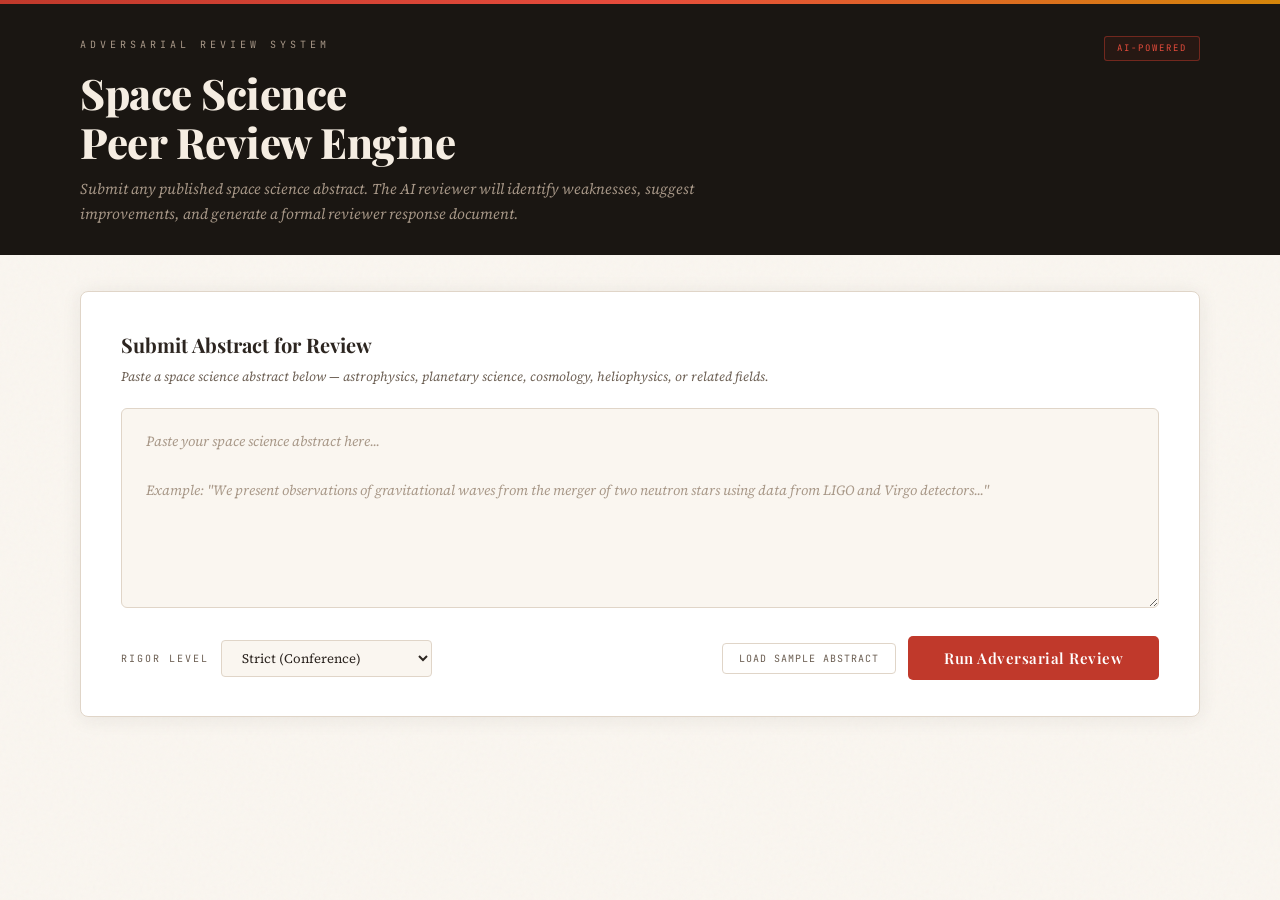
==== adversarial-paper/index.html @ 841b073d "Publish adversarial paper page" ====
<!DOCTYPE html>
<html lang="en">
<head>
<meta charset="UTF-8">
<meta name="viewport" content="width=device-width, initial-scale=1.0">
<title>Adversarial Peer Review — Space Science</title>
<style>
  @import url('https://fonts.googleapis.com/css2?family=Playfair+Display:ital,wght@0,400;0,600;0,700;0,800;1,400;1,600&family=Source+Serif+4:ital,wght@0,300;0,400;0,500;0,600;1,300;1,400&family=JetBrains+Mono:wght@300;400;500&display=swap');

  :root {
    --bg: #faf6f0;
    --bg-warm: #f5ede2;
    --bg-card: #ffffff;
    --bg-dark: #1a1612;
    --ink: #2c2520;
    --ink-light: #6b5e52;
    --ink-faint: #a89888;
    --accent: #c0392b;
    --accent-warm: #e74c3c;
    --accent-blue: #2c6fbb;
    --accent-green: #27864e;
    --accent-amber: #d4850a;
    --border: #e0d5c8;
    --border-dark: #c4b5a4;
    --shadow: rgba(44,37,32,0.08);
    --shadow-lg: rgba(44,37,32,0.14);
    --severity-high: #c0392b;
    --severity-med: #d4850a;
    --severity-low: #2c6fbb;
  }

  * { margin: 0; padding: 0; box-sizing: border-box; }

  body {
    background: var(--bg);
    color: var(--ink);
    font-family: 'Source Serif 4', Georgia, serif;
    line-height: 1.7;
    min-height: 100vh;
  }

  /* Subtle paper texture */
  body::before {
    content: '';
    position: fixed; inset: 0;
    background-image: url("data:image/svg+xml,%3Csvg viewBox='0 0 256 256' xmlns='http://www.w3.org/2000/svg'%3E%3Cfilter id='n'%3E%3CfeTurbulence type='fractalNoise' baseFrequency='0.9' numOctaves='4' stitchTiles='stitch'/%3E%3C/filter%3E%3Crect width='100%25' height='100%25' filter='url(%23n)' opacity='0.03'/%3E%3C/svg%3E");
    pointer-events: none;
    z-index: 0;
  }

  /* ─── HEADER ─── */
  .masthead {
    position: relative; z-index: 10;
    background: var(--bg-dark);
    color: #f5ede2;
    padding: 0;
  }

  .masthead-inner {
    max-width: 1200px;
    margin: 0 auto;
    padding: 32px 40px 28px;
  }

  .masthead-rule {
    height: 4px;
    background: linear-gradient(90deg, var(--accent), var(--accent-warm), var(--accent-amber));
  }

  .masthead-top {
    display: flex;
    justify-content: space-between;
    align-items: flex-start;
    margin-bottom: 6px;
  }

  .journal-name {
    font-family: 'JetBrains Mono', monospace;
    font-size: 10px;
    letter-spacing: 4px;
    text-transform: uppercase;
    color: #a89888;
  }

  .masthead-badge {
    font-family: 'JetBrains Mono', monospace;
    font-size: 9px;
    letter-spacing: 2px;
    text-transform: uppercase;
    padding: 4px 12px;
    border: 1px solid rgba(192,57,43,0.5);
    border-radius: 3px;
    color: var(--accent-warm);
    background: rgba(192,57,43,0.08);
  }

  .masthead h1 {
    font-family: 'Playfair Display', serif;
    font-weight: 800;
    font-size: clamp(28px, 4vw, 42px);
    line-height: 1.15;
    margin: 8px 0 10px;
    letter-spacing: -0.5px;
  }

  .masthead-sub {
    font-family: 'Source Serif 4', serif;
    font-size: 15px;
    color: #a89888;
    font-style: italic;
    max-width: 640px;
  }

  /* ─── MAIN LAYOUT ─── */
  .main {
    position: relative; z-index: 10;
    max-width: 1200px;
    margin: 0 auto;
    padding: 36px 40px 60px;
  }

  /* ─── INPUT SECTION ─── */
  .input-section {
    background: var(--bg-card);
    border: 1px solid var(--border);
    border-radius: 8px;
    padding: 36px 40px;
    box-shadow: 0 2px 20px var(--shadow);
    margin-bottom: 36px;
  }

  .input-section h2 {
    font-family: 'Playfair Display', serif;
    font-weight: 700;
    font-size: 20px;
    margin-bottom: 4px;
    color: var(--ink);
  }

  .input-hint {
    font-size: 13px;
    color: var(--ink-light);
    margin-bottom: 20px;
    font-style: italic;
  }

  .abstract-textarea {
    width: 100%;
    min-height: 200px;
    padding: 20px 24px;
    border: 1px solid var(--border);
    border-radius: 6px;
    font-family: 'Source Serif 4', serif;
    font-size: 14px;
    line-height: 1.75;
    color: var(--ink);
    background: var(--bg);
    resize: vertical;
    transition: border-color 0.3s, box-shadow 0.3s;
  }

  .abstract-textarea:focus {
    outline: none;
    border-color: var(--accent-blue);
    box-shadow: 0 0 0 3px rgba(44,111,187,0.1);
  }

  .abstract-textarea::placeholder {
    color: var(--ink-faint);
    font-style: italic;
  }

  .controls {
    display: flex;
    align-items: center;
    justify-content: space-between;
    margin-top: 20px;
    gap: 16px;
    flex-wrap: wrap;
  }

  .control-group {
    display: flex;
    align-items: center;
    gap: 12px;
  }

  .control-label {
    font-family: 'JetBrains Mono', monospace;
    font-size: 10px;
    letter-spacing: 2px;
    text-transform: uppercase;
    color: var(--ink-light);
  }

  .rigor-select {
    padding: 8px 16px;
    border: 1px solid var(--border);
    border-radius: 4px;
    font-family: 'Source Serif 4', serif;
    font-size: 13px;
    color: var(--ink);
    background: var(--bg);
    cursor: pointer;
  }

  .rigor-select:focus { outline: none; border-color: var(--accent-blue); }

  .btn-review {
    padding: 12px 36px;
    background: var(--accent);
    color: #fff;
    border: none;
    border-radius: 5px;
    font-family: 'Playfair Display', serif;
    font-size: 15px;
    font-weight: 600;
    cursor: pointer;
    transition: all 0.3s;
    letter-spacing: 0.5px;
    position: relative;
    overflow: hidden;
  }

  .btn-review:hover:not(:disabled) {
    background: #a93226;
    transform: translateY(-1px);
    box-shadow: 0 4px 16px rgba(192,57,43,0.25);
  }

  .btn-review:disabled {
    opacity: 0.5;
    cursor: not-allowed;
  }

  .btn-review .spinner {
    display: inline-block;
    width: 16px; height: 16px;
    border: 2px solid rgba(255,255,255,0.3);
    border-top-color: #fff;
    border-radius: 50%;
    animation: spin 0.8s linear infinite;
    vertical-align: middle;
    margin-right: 8px;
  }

  @keyframes spin { to { transform: rotate(360deg); } }

  .sample-btn {
    padding: 8px 16px;
    background: transparent;
    border: 1px solid var(--border);
    border-radius: 4px;
    font-family: 'JetBrains Mono', monospace;
    font-size: 10px;
    letter-spacing: 1px;
    text-transform: uppercase;
    color: var(--ink-light);
    cursor: pointer;
    transition: all 0.2s;
  }

  .sample-btn:hover {
    border-color: var(--accent-blue);
    color: var(--accent-blue);
    background: rgba(44,111,187,0.04);
  }

  /* ─── PROGRESS ─── */
  .progress-bar {
    display: none;
    margin-top: 20px;
  }

  .progress-bar.active { display: block; }

  .progress-track {
    height: 3px;
    background: var(--border);
    border-radius: 2px;
    overflow: hidden;
  }

  .progress-fill {
    height: 100%;
    background: linear-gradient(90deg, var(--accent), var(--accent-amber));
    border-radius: 2px;
    width: 0%;
    transition: width 0.5s ease;
  }

  .progress-steps {
    display: flex;
    justify-content: space-between;
    margin-top: 10px;
    gap: 8px;
  }

  .progress-step {
    font-family: 'JetBrains Mono', monospace;
    font-size: 9px;
    letter-spacing: 1px;
    text-transform: uppercase;
    color: var(--ink-faint);
    transition: color 0.3s;
  }

  .progress-step.active { color: var(--accent); font-weight: 500; }
  .progress-step.done { color: var(--accent-green); }

  /* ─── RESULTS ─── */
  .results {
    display: none;
    animation: fadeUp 0.6s ease;
  }

  .results.visible { display: block; }

  @keyframes fadeUp {
    from { opacity: 0; transform: translateY(16px); }
    to { opacity: 1; transform: translateY(0); }
  }

  /* Verdict Banner */
  .verdict-banner {
    background: var(--bg-dark);
    color: #f5ede2;
    border-radius: 8px;
    padding: 32px 40px;
    margin-bottom: 28px;
    display: flex;
    align-items: center;
    justify-content: space-between;
    gap: 32px;
    flex-wrap: wrap;
  }

  .verdict-left h3 {
    font-family: 'JetBrains Mono', monospace;
    font-size: 9px;
    letter-spacing: 3px;
    text-transform: uppercase;
    color: #a89888;
    margin-bottom: 6px;
  }

  .verdict-decision {
    font-family: 'Playfair Display', serif;
    font-size: 28px;
    font-weight: 700;
    line-height: 1.2;
  }

  .verdict-decision.reject { color: var(--accent-warm); }
  .verdict-decision.major { color: var(--accent-amber); }
  .verdict-decision.minor { color: #e2b93d; }
  .verdict-decision.accept { color: var(--accent-green); }

  .verdict-summary {
    font-size: 14px;
    color: #a89888;
    margin-top: 8px;
    max-width: 500px;
    line-height: 1.6;
  }

  .verdict-scores {
    display: flex;
    gap: 24px;
    flex-shrink: 0;
  }

  .score-circle {
    text-align: center;
  }

  .score-ring {
    width: 72px; height: 72px;
    position: relative;
  }

  .score-ring svg { width: 72px; height: 72px; transform: rotate(-90deg); }
  .score-ring-bg { fill: none; stroke: rgba(255,255,255,0.1); stroke-width: 4; }
  .score-ring-fg {
    fill: none; stroke-width: 4; stroke-linecap: round;
    stroke-dasharray: 188.5; stroke-dashoffset: 188.5;
    transition: stroke-dashoffset 1s ease 0.3s;
  }

  .score-num {
    position: absolute; top: 50%; left: 50%;
    transform: translate(-50%,-50%);
    font-family: 'Playfair Display', serif;
    font-size: 20px; font-weight: 700;
    color: #f5ede2;
  }

  .score-label {
    font-family: 'JetBrains Mono', monospace;
    font-size: 8px;
    letter-spacing: 1.5px;
    text-transform: uppercase;
    color: #a89888;
    margin-top: 6px;
  }

  /* Weakness Cards */
  .section-title {
    font-family: 'Playfair Display', serif;
    font-size: 22px;
    font-weight: 700;
    margin: 32px 0 16px;
    padding-bottom: 10px;
    border-bottom: 2px solid var(--ink);
    display: flex;
    align-items: center;
    gap: 12px;
  }

  .section-count {
    font-family: 'JetBrains Mono', monospace;
    font-size: 11px;
    background: var(--accent);
    color: #fff;
    padding: 2px 10px;
    border-radius: 12px;
    letter-spacing: 1px;
  }

  .weakness-card {
    background: var(--bg-card);
    border: 1px solid var(--border);
    border-left: 4px solid var(--severity-med);
    border-radius: 6px;
    padding: 24px 28px;
    margin-bottom: 16px;
    box-shadow: 0 2px 12px var(--shadow);
    transition: box-shadow 0.3s;
  }

  .weakness-card:hover {
    box-shadow: 0 4px 24px var(--shadow-lg);
  }

  .weakness-card.high { border-left-color: var(--severity-high); }
  .weakness-card.medium { border-left-color: var(--severity-med); }
  .weakness-card.low { border-left-color: var(--severity-low); }

  .weakness-header {
    display: flex;
    align-items: center;
    justify-content: space-between;
    margin-bottom: 10px;
    gap: 12px;
    flex-wrap: wrap;
  }

  .weakness-title {
    font-family: 'Playfair Display', serif;
    font-size: 17px;
    font-weight: 600;
    flex: 1;
  }

  .severity-badge {
    font-family: 'JetBrains Mono', monospace;
    font-size: 9px;
    letter-spacing: 2px;
    text-transform: uppercase;
    padding: 3px 10px;
    border-radius: 3px;
    font-weight: 500;
    flex-shrink: 0;
  }

  .severity-badge.high { background: rgba(192,57,43,0.1); color: var(--severity-high); border: 1px solid rgba(192,57,43,0.2); }
  .severity-badge.medium { background: rgba(212,133,10,0.1); color: var(--severity-med); border: 1px solid rgba(212,133,10,0.2); }
  .severity-badge.low { background: rgba(44,111,187,0.1); color: var(--severity-low); border: 1px solid rgba(44,111,187,0.2); }

  .weakness-category {
    font-family: 'JetBrains Mono', monospace;
    font-size: 9px;
    letter-spacing: 1.5px;
    text-transform: uppercase;
    color: var(--ink-faint);
    margin-bottom: 8px;
  }

  .weakness-body {
    font-size: 14px;
    line-height: 1.75;
    color: var(--ink);
    margin-bottom: 14px;
  }

  .weakness-suggestion {
    background: rgba(39,134,78,0.05);
    border: 1px solid rgba(39,134,78,0.15);
    border-radius: 5px;
    padding: 14px 18px;
    font-size: 13px;
    line-height: 1.7;
    color: var(--accent-green);
  }

  .suggestion-label {
    font-family: 'JetBrains Mono', monospace;
    font-size: 9px;
    letter-spacing: 2px;
    text-transform: uppercase;
    color: var(--accent-green);
    margin-bottom: 4px;
    font-weight: 500;
  }

  /* Strengths */
  .strength-card {
    background: var(--bg-card);
    border: 1px solid var(--border);
    border-left: 4px solid var(--accent-green);
    border-radius: 6px;
    padding: 18px 24px;
    margin-bottom: 12px;
    font-size: 14px;
    line-height: 1.7;
  }

  .strength-title {
    font-family: 'Playfair Display', serif;
    font-weight: 600;
    font-size: 15px;
    margin-bottom: 4px;
    color: var(--accent-green);
  }

  /* Reviewer Response Document */
  .response-doc {
    background: var(--bg-card);
    border: 1px solid var(--border);
    border-radius: 8px;
    padding: 40px 48px;
    margin-top: 32px;
    box-shadow: 0 2px 20px var(--shadow);
    position: relative;
  }

  .response-doc::before {
    content: '';
    position: absolute;
    top: 0; left: 0; right: 0;
    height: 4px;
    background: linear-gradient(90deg, var(--accent), var(--accent-amber), var(--accent-blue));
    border-radius: 8px 8px 0 0;
  }

  .doc-header {
    text-align: center;
    padding-bottom: 24px;
    border-bottom: 2px double var(--border-dark);
    margin-bottom: 24px;
  }

  .doc-header h3 {
    font-family: 'Playfair Display', serif;
    font-size: 20px;
    font-weight: 700;
    margin-bottom: 4px;
  }

  .doc-header .doc-meta {
    font-family: 'JetBrains Mono', monospace;
    font-size: 10px;
    color: var(--ink-faint);
    letter-spacing: 1px;
  }

  .doc-section {
    margin-bottom: 22px;
  }

  .doc-section h4 {
    font-family: 'Playfair Display', serif;
    font-size: 16px;
    font-weight: 600;
    margin-bottom: 8px;
    color: var(--ink);
  }

  .doc-section p, .doc-section li {
    font-size: 13.5px;
    line-height: 1.8;
    color: var(--ink);
  }

  .doc-section ol, .doc-section ul {
    padding-left: 24px;
    margin-top: 6px;
  }

  .doc-section li { margin-bottom: 6px; }

  .doc-actions {
    display: flex;
    gap: 12px;
    margin-top: 28px;
    padding-top: 20px;
    border-top: 1px solid var(--border);
  }

  .btn-secondary {
    padding: 10px 24px;
    background: transparent;
    border: 1px solid var(--border-dark);
    border-radius: 4px;
    font-family: 'Source Serif 4', serif;
    font-size: 13px;
    color: var(--ink);
    cursor: pointer;
    transition: all 0.2s;
  }

  .btn-secondary:hover {
    border-color: var(--accent-blue);
    color: var(--accent-blue);
    background: rgba(44,111,187,0.04);
  }

  /* Error */
  .error-box {
    display: none;
    background: rgba(192,57,43,0.06);
    border: 1px solid rgba(192,57,43,0.2);
    border-radius: 6px;
    padding: 16px 20px;
    margin-top: 16px;
    font-size: 13px;
    color: var(--accent);
  }

  .error-box.visible { display: block; }

  /* Responsive */
  @media (max-width: 768px) {
    .masthead-inner, .main { padding-left: 20px; padding-right: 20px; }
    .input-section { padding: 24px; }
    .verdict-banner { padding: 24px; flex-direction: column; }
    .response-doc { padding: 24px; }
    .controls { flex-direction: column; align-items: stretch; }
    .verdict-scores { justify-content: center; }
  }
</style>
</head>
<body>

<!-- ─── MASTHEAD ─── -->
<header class="masthead">
  <div class="masthead-rule"></div>
  <div class="masthead-inner">
    <div class="masthead-top">
      <div class="journal-name">Adversarial Review System</div>
      <div class="masthead-badge">AI-Powered</div>
    </div>
    <h1>Space Science<br>Peer Review Engine</h1>
    <p class="masthead-sub">Submit any published space science abstract. The AI reviewer will identify weaknesses, suggest improvements, and generate a formal reviewer response document.</p>
  </div>
</header>

<!-- ─── MAIN ─── -->
<div class="main">

  <!-- INPUT -->
  <div class="input-section">
    <h2>Submit Abstract for Review</h2>
    <p class="input-hint">Paste a space science abstract below — astrophysics, planetary science, cosmology, heliophysics, or related fields.</p>

    <textarea class="abstract-textarea" id="abstractInput" placeholder="Paste your space science abstract here...&#10;&#10;Example: &quot;We present observations of gravitational waves from the merger of two neutron stars using data from LIGO and Virgo detectors...&quot;"></textarea>

    <div class="controls">
      <div class="control-group">
        <div class="control-label">Rigor Level</div>
        <select class="rigor-select" id="rigorSelect">
          <option value="standard">Standard Review</option>
          <option value="strict" selected>Strict (Conference)</option>
          <option value="adversarial">Adversarial (Top Journal)</option>
        </select>
      </div>
      <div class="control-group">
        <button class="sample-btn" onclick="loadSample()">Load Sample Abstract</button>
        <button class="btn-review" id="reviewBtn" onclick="runReview()">Run Adversarial Review</button>
      </div>
    </div>

    <div class="progress-bar" id="progressBar">
      <div class="progress-track"><div class="progress-fill" id="progressFill"></div></div>
      <div class="progress-steps">
        <div class="progress-step" id="step1">Parsing Abstract</div>
        <div class="progress-step" id="step2">Finding Weaknesses</div>
        <div class="progress-step" id="step3">Scoring Quality</div>
        <div class="progress-step" id="step4">Drafting Response</div>
      </div>
    </div>

    <div class="error-box" id="errorBox"></div>
  </div>

  <!-- RESULTS -->
  <div class="results" id="results">

    <!-- Verdict -->
    <div class="verdict-banner" id="verdictBanner"></div>

    <!-- Strengths -->
    <div id="strengthsSection"></div>

    <!-- Weaknesses -->
    <div id="weaknessesSection"></div>

    <!-- Formal Reviewer Response Document -->
    <div id="responseDocSection"></div>

  </div>
</div>

<script>
// ─── SAMPLE ABSTRACTS ───
const SAMPLES = [
  `We report the detection of phosphine (PH₃) in the atmosphere of Venus at 20 ppb abundance using James Clerk Maxwell Telescope and Atacama Large Millimeter Array observations. The presence of phosphine is unexplained by known photochemical or geochemical processes on Venus. On Earth, phosphine is associated with anaerobic biological processes. We explore whether phosphine could originate from unknown photochemistry, volcanic activity, lightning, or meteoritic input, and find that none of these abiotic mechanisms can account for the observed abundance. We suggest that phosphine may indicate the presence of life in the Venusian cloud deck, where temperatures and pressures are compatible with Earth-like biochemistry. Our detection has a statistical significance of approximately 5σ after accounting for spectral baseline uncertainties. These findings warrant further observational campaigns and in-situ atmospheric sampling missions.`,

  `Using data from the Transiting Exoplanet Survey Satellite (TESS) and ground-based radial velocity follow-up from HARPS, we confirm the discovery of a super-Earth orbiting within the habitable zone of the M-dwarf star TOI-700. The planet, TOI-700 d, has a radius of 1.19 ± 0.11 R⊕ and receives 86% of Earth's insolation. Our 3D climate simulations using the ROCKE-3D general circulation model suggest that the planet could maintain surface liquid water under a range of atmospheric compositions. We estimate a mass upper limit of 2.1 M⊕ from radial velocity data, yielding a bulk density consistent with a rocky composition. Future observations with JWST will be critical for atmospheric characterization and assessing habitability.`,

  `We present an analysis of the anomalous acceleration observed in the trajectories of Pioneer 10 and Pioneer 11 spacecraft. Using newly recovered telemetry data spanning 1980–2002 and an improved thermal radiation model, we demonstrate that anisotropic thermal emission from the spacecraft's radioisotope thermoelectric generators and instrument compartment can account for approximately 80% of the previously reported anomalous acceleration of (8.74 ± 1.33) × 10⁻¹⁰ m/s². The remaining residual is consistent with zero within our uncertainty bounds. We conclude that the Pioneer anomaly does not require new physics and is fully explained by conventional thermal recoil forces. Our finite-element thermal model has been validated against independent analyses and reproduces the time-dependent behavior of the anomaly.`
];

function loadSample() {
  const idx = Math.floor(Math.random() * SAMPLES.length);
  document.getElementById('abstractInput').value = SAMPLES[idx];
}

// ─── PROGRESS ANIMATION ───
function setProgress(pct, stepIdx) {
  document.getElementById('progressFill').style.width = pct + '%';
  for (let i = 1; i <= 4; i++) {
    const el = document.getElementById('step' + i);
    el.classList.remove('active', 'done');
    if (i < stepIdx) el.classList.add('done');
    else if (i === stepIdx) el.classList.add('active');
  }
}

// ─── MAIN REVIEW FUNCTION ───
async function runReview() {
  const abstract = document.getElementById('abstractInput').value.trim();
  if (!abstract) {
    showError('Please paste an abstract before running the review.');
    return;
  }
  if (abstract.length < 100) {
    showError('The abstract seems too short. Please paste a complete abstract (at least a few sentences).');
    return;
  }

  const btn = document.getElementById('reviewBtn');
  const bar = document.getElementById('progressBar');
  const results = document.getElementById('results');
  const rigor = document.getElementById('rigorSelect').value;

  btn.disabled = true;
  btn.innerHTML = '<span class="spinner"></span>Reviewing…';
  bar.classList.add('active');
  results.classList.remove('visible');
  hideError();

  try {
    // Step 1: Parse
    setProgress(10, 1);
    await delay(600);

    // Step 2: Find weaknesses
    setProgress(30, 2);

    const reviewData = await callReviewAPI(abstract, rigor);

    // Step 3: Score
    setProgress(70, 3);
    await delay(400);

    // Step 4: Generate response doc
    setProgress(90, 4);
    await delay(300);

    // Render
    renderResults(reviewData);
    setProgress(100, 4);

    await delay(300);
    results.classList.add('visible');
    results.scrollIntoView({ behavior: 'smooth', block: 'start' });

  } catch (err) {
    showError('Review failed: ' + err.message + '. Please try again.');
  } finally {
    btn.disabled = false;
    btn.innerHTML = 'Run Adversarial Review';
    setTimeout(() => bar.classList.remove('active'), 800);
  }
}

// ─── CALL ANTHROPIC API ───
async function callReviewAPI(abstract, rigor) {
  const rigorPrompt = {
    standard: 'You are a fair but thorough peer reviewer. Identify genuine issues but be balanced.',
    strict: 'You are a strict reviewer for a top conference like AGU or AAS. Be rigorous and demanding.',
    adversarial: 'You are an adversarial reviewer for Nature, Science, or ApJ. Be maximally critical. Find every possible flaw.'
  };

  const systemPrompt = `${rigorPrompt[rigor]}

You are reviewing a space science abstract. You must produce a structured adversarial peer review.

Respond ONLY with a valid JSON object (no markdown, no backticks, no preamble). The JSON must have this exact structure:

{
  "decision": "reject" | "major_revisions" | "minor_revisions" | "accept",
  "decision_rationale": "One sentence explaining the decision",
  "overall_score": <number 1-10>,
  "novelty_score": <number 1-10>,
  "rigor_score": <number 1-10>,
  "clarity_score": <number 1-10>,
  "strengths": [
    { "title": "...", "description": "..." }
  ],
  "weaknesses": [
    {
      "title": "Short title of the weakness",
      "severity": "high" | "medium" | "low",
      "category": "Methodology" | "Statistical Analysis" | "Claims vs Evidence" | "Missing Controls" | "Reproducibility" | "Scope" | "Novelty" | "Presentation",
      "description": "Detailed explanation of the weakness (2-4 sentences)",
      "suggestion": "Specific actionable suggestion to address this weakness"
    }
  ],
  "reviewer_response": {
    "summary_paragraph": "A formal 3-4 sentence summary assessment of the work",
    "detailed_comments": ["Comment 1 as full sentence", "Comment 2", "..."],
    "questions_for_authors": ["Question 1?", "Question 2?", "..."],
    "recommendation_paragraph": "A formal 2-3 sentence recommendation with conditions"
  }
}

Requirements:
- Include at least 4 weaknesses, ideally 5-6
- At least 1 must be "high" severity
- Include at least 2 strengths
- Scores should be integers from 1-10
- All text should be scholarly, specific, and reference the abstract content directly
- Questions should be probing and specific
- Be substantive, not generic`;

  const response = await fetch('https://api.anthropic.com/v1/messages', {
    method: 'POST',
    headers: { 'Content-Type': 'application/json' },
    body: JSON.stringify({
      model: 'claude-sonnet-4-20250514',
      max_tokens: 4000,
      system: systemPrompt,
      messages: [
        { role: 'user', content: `Please review the following space science abstract:\n\n${abstract}` }
      ]
    })
  });

  if (!response.ok) {
    const errText = await response.text();
    throw new Error(`API returned ${response.status}`);
  }

  const data = await response.json();
  const text = data.content.map(c => c.text || '').join('');
  const clean = text.replace(/```json|```/g, '').trim();

  try {
    return JSON.parse(clean);
  } catch (e) {
    // Try to extract JSON from the response
    const match = clean.match(/\{[\s\S]*\}/);
    if (match) return JSON.parse(match[0]);
    throw new Error('Could not parse AI response as JSON');
  }
}

// ─── RENDER RESULTS ───
function renderResults(data) {
  // Verdict banner
  const decisionLabels = {
    reject: 'Reject',
    major_revisions: 'Major Revisions Required',
    minor_revisions: 'Minor Revisions Required',
    accept: 'Accept'
  };
  const decisionClass = data.decision.includes('reject') ? 'reject' :
    data.decision.includes('major') ? 'major' :
    data.decision.includes('minor') ? 'minor' : 'accept';

  const scoreColor = (s) => s >= 7 ? '#27864e' : s >= 5 ? '#d4850a' : '#c0392b';

  document.getElementById('verdictBanner').innerHTML = `
    <div class="verdict-left">
      <h3>Editorial Decision</h3>
      <div class="verdict-decision ${decisionClass}">${decisionLabels[data.decision] || data.decision}</div>
      <p class="verdict-summary">${data.decision_rationale || ''}</p>
    </div>
    <div class="verdict-scores">
      ${renderScoreRing(data.overall_score, 'Overall', scoreColor(data.overall_score))}
      ${renderScoreRing(data.novelty_score, 'Novelty', scoreColor(data.novelty_score))}
      ${renderScoreRing(data.rigor_score, 'Rigor', scoreColor(data.rigor_score))}
      ${renderScoreRing(data.clarity_score, 'Clarity', scoreColor(data.clarity_score))}
    </div>
  `;

  // Animate score rings after a tick
  setTimeout(() => {
    document.querySelectorAll('.score-ring-fg').forEach(el => {
      const pct = parseFloat(el.dataset.pct);
      el.style.strokeDashoffset = 188.5 * (1 - pct / 10);
    });
  }, 100);

  // Strengths
  const ss = data.strengths || [];
  let strengthsHTML = '';
  if (ss.length) {
    strengthsHTML = `<div class="section-title">Identified Strengths <span class="section-count" style="background:var(--accent-green)">${ss.length}</span></div>`;
    ss.forEach(s => {
      strengthsHTML += `<div class="strength-card"><div class="strength-title">${esc(s.title)}</div><p>${esc(s.description)}</p></div>`;
    });
  }
  document.getElementById('strengthsSection').innerHTML = strengthsHTML;

  // Weaknesses
  const ws = data.weaknesses || [];
  let weakHTML = `<div class="section-title">Identified Weaknesses <span class="section-count">${ws.length}</span></div>`;
  ws.forEach(w => {
    const sev = w.severity || 'medium';
    weakHTML += `
      <div class="weakness-card ${sev}">
        <div class="weakness-category">${esc(w.category || 'General')}</div>
        <div class="weakness-header">
          <div class="weakness-title">${esc(w.title)}</div>
          <div class="severity-badge ${sev}">${sev} severity</div>
        </div>
        <div class="weakness-body">${esc(w.description)}</div>
        <div class="weakness-suggestion">
          <div class="suggestion-label">Suggested Improvement</div>
          ${esc(w.suggestion)}
        </div>
      </div>
    `;
  });
  document.getElementById('weaknessesSection').innerHTML = weakHTML;

  // Reviewer Response Document
  const rr = data.reviewer_response || {};
  const today = new Date().toLocaleDateString('en-US', { year:'numeric', month:'long', day:'numeric' });

  let docHTML = `
    <div class="section-title">Formal Reviewer Response</div>
    <div class="response-doc">
      <div class="doc-header">
        <h3>Confidential Reviewer Report</h3>
        <div class="doc-meta">Generated ${today} · Adversarial Review System</div>
      </div>

      <div class="doc-section">
        <h4>Summary Assessment</h4>
        <p>${esc(rr.summary_paragraph || '')}</p>
      </div>

      <div class="doc-section">
        <h4>Detailed Comments</h4>
        <ol>${(rr.detailed_comments || []).map(c => `<li>${esc(c)}</li>`).join('')}</ol>
      </div>

      <div class="doc-section">
        <h4>Questions for Authors</h4>
        <ol>${(rr.questions_for_authors || []).map(q => `<li>${esc(q)}</li>`).join('')}</ol>
      </div>

      <div class="doc-section">
        <h4>Recommendation</h4>
        <p>${esc(rr.recommendation_paragraph || '')}</p>
      </div>

      <div class="doc-actions">
        <button class="btn-secondary" onclick="copyDocument()">Copy as Text</button>
        <button class="btn-secondary" onclick="downloadDocument()">Download .txt</button>
      </div>
    </div>
  `;
  document.getElementById('responseDocSection').innerHTML = docHTML;
}

function renderScoreRing(score, label, color) {
  return `
    <div class="score-circle">
      <div class="score-ring">
        <svg viewBox="0 0 80 80">
          <circle class="score-ring-bg" cx="40" cy="40" r="30"/>
          <circle class="score-ring-fg" cx="40" cy="40" r="30" stroke="${color}" data-pct="${score}"/>
        </svg>
        <div class="score-num">${score}</div>
      </div>
      <div class="score-label">${label}</div>
    </div>
  `;
}

function esc(s) {
  const d = document.createElement('div');
  d.textContent = s || '';
  return d.innerHTML;
}

// ─── COPY / DOWNLOAD ───
function getDocText() {
  const doc = document.querySelector('.response-doc');
  if (!doc) return '';
  return doc.innerText;
}

function copyDocument() {
  navigator.clipboard.writeText(getDocText()).then(() => {
    const btn = event.target;
    btn.textContent = 'Copied!';
    setTimeout(() => btn.textContent = 'Copy as Text', 1500);
  });
}

function downloadDocument() {
  const blob = new Blob([getDocText()], { type: 'text/plain' });
  const a = document.createElement('a');
  a.href = URL.createObjectURL(blob);
  a.download = 'reviewer_response.txt';
  a.click();
  URL.revokeObjectURL(a.href);
}

// ─── UTILS ───
function delay(ms) { return new Promise(r => setTimeout(r, ms)); }

function showError(msg) {
  const el = document.getElementById('errorBox');
  el.textContent = msg;
  el.classList.add('visible');
}

function hideError() {
  document.getElementById('errorBox').classList.remove('visible');
}
</script>
</body>
</html>
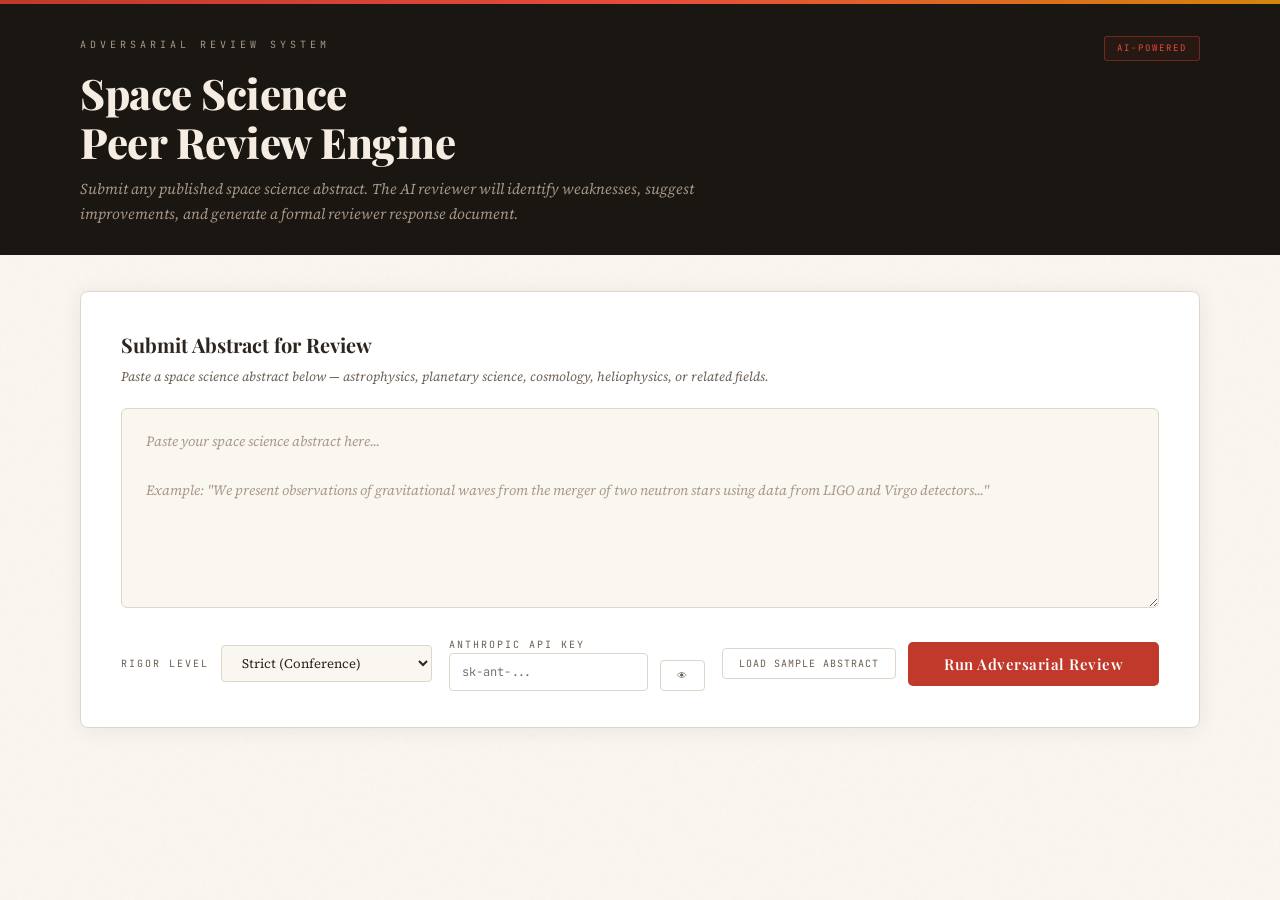
==== commit 0a4c2747: "Fix: Add Anthropic API key authentication and input field" ====
--- a/adversarial-paper/index.html
+++ b/adversarial-paper/index.html
@@ -685,6 +685,15 @@
         </select>
       </div>
       <div class="control-group">
+        <div style="flex: 1; display: flex; gap: 12px; align-items: flex-end;">
+          <div style="flex: 1;">
+            <div class="control-label">Anthropic API Key</div>
+            <input type="password" id="apiKeyInput" placeholder="sk-ant-..." style="width: 100%; padding: 10px 12px; font-family: 'JetBrains Mono', monospace; font-size: 12px; border: 1px solid var(--border); border-radius: 4px; background: var(--bg-card); color: var(--ink);" />
+          </div>
+          <button class="sample-btn" style="white-space: nowrap;" onclick="toggleApiKeyDisplay()">👁</button>
+        </div>
+      </div>
+      <div class="control-group">
         <button class="sample-btn" onclick="loadSample()">Load Sample Abstract</button>
         <button class="btn-review" id="reviewBtn" onclick="runReview()">Run Adversarial Review</button>
       </div>
@@ -722,6 +731,25 @@
 </div>
 
 <script>
+// ─── API KEY MANAGEMENT ───
+function loadApiKey() {
+  const saved = localStorage.getItem('anthropic_api_key');
+  if (saved) document.getElementById('apiKeyInput').value = saved;
+}
+
+function saveApiKey() {
+  const key = document.getElementById('apiKeyInput').value.trim();
+  if (key) localStorage.setItem('anthropic_api_key', key);
+  return key;
+}
+
+function toggleApiKeyDisplay() {
+  const input = document.getElementById('apiKeyInput');
+  input.type = input.type === 'password' ? 'text' : 'password';
+}
+
+window.addEventListener('DOMContentLoaded', loadApiKey);
+
 // ─── SAMPLE ABSTRACTS ───
 const SAMPLES = [
   `We report the detection of phosphine (PH₃) in the atmosphere of Venus at 20 ppb abundance using James Clerk Maxwell Telescope and Atacama Large Millimeter Array observations. The presence of phosphine is unexplained by known photochemical or geochemical processes on Venus. On Earth, phosphine is associated with anaerobic biological processes. We explore whether phosphine could originate from unknown photochemistry, volcanic activity, lightning, or meteoritic input, and find that none of these abiotic mechanisms can account for the observed abundance. We suggest that phosphine may indicate the presence of life in the Venusian cloud deck, where temperatures and pressures are compatible with Earth-like biochemistry. Our detection has a statistical significance of approximately 5σ after accounting for spectral baseline uncertainties. These findings warrant further observational campaigns and in-situ atmospheric sampling missions.`,
@@ -749,6 +777,12 @@
 
 // ─── MAIN REVIEW FUNCTION ───
 async function runReview() {
+  const apiKey = saveApiKey();
+  if (!apiKey) {
+    showError('Please enter your Anthropic API key. Get one at console.anthropic.com');
+    return;
+  }
+  
   const abstract = document.getElementById('abstractInput').value.trim();
   if (!abstract) {
     showError('Please paste an abstract before running the review.');
@@ -778,7 +812,7 @@
     // Step 2: Find weaknesses
     setProgress(30, 2);
 
-    const reviewData = await callReviewAPI(abstract, rigor);
+    const reviewData = await callReviewAPI(abstract, rigor, apiKey);
 
     // Step 3: Score
     setProgress(70, 3);
@@ -806,7 +840,7 @@
 }
 
 // ─── CALL ANTHROPIC API ───
-async function callReviewAPI(abstract, rigor) {
+async function callReviewAPI(abstract, rigor, apiKey) {
   const rigorPrompt = {
     standard: 'You are a fair but thorough peer reviewer. Identify genuine issues but be balanced.',
     strict: 'You are a strict reviewer for a top conference like AGU or AAS. Be rigorous and demanding.',
@@ -857,7 +891,11 @@
 
   const response = await fetch('https://api.anthropic.com/v1/messages', {
     method: 'POST',
-    headers: { 'Content-Type': 'application/json' },
+    headers: { 
+      'Content-Type': 'application/json',
+      'x-api-key': apiKey,
+      'anthropic-version': '2023-06-01'
+    },
     body: JSON.stringify({
       model: 'claude-sonnet-4-20250514',
       max_tokens: 4000,
